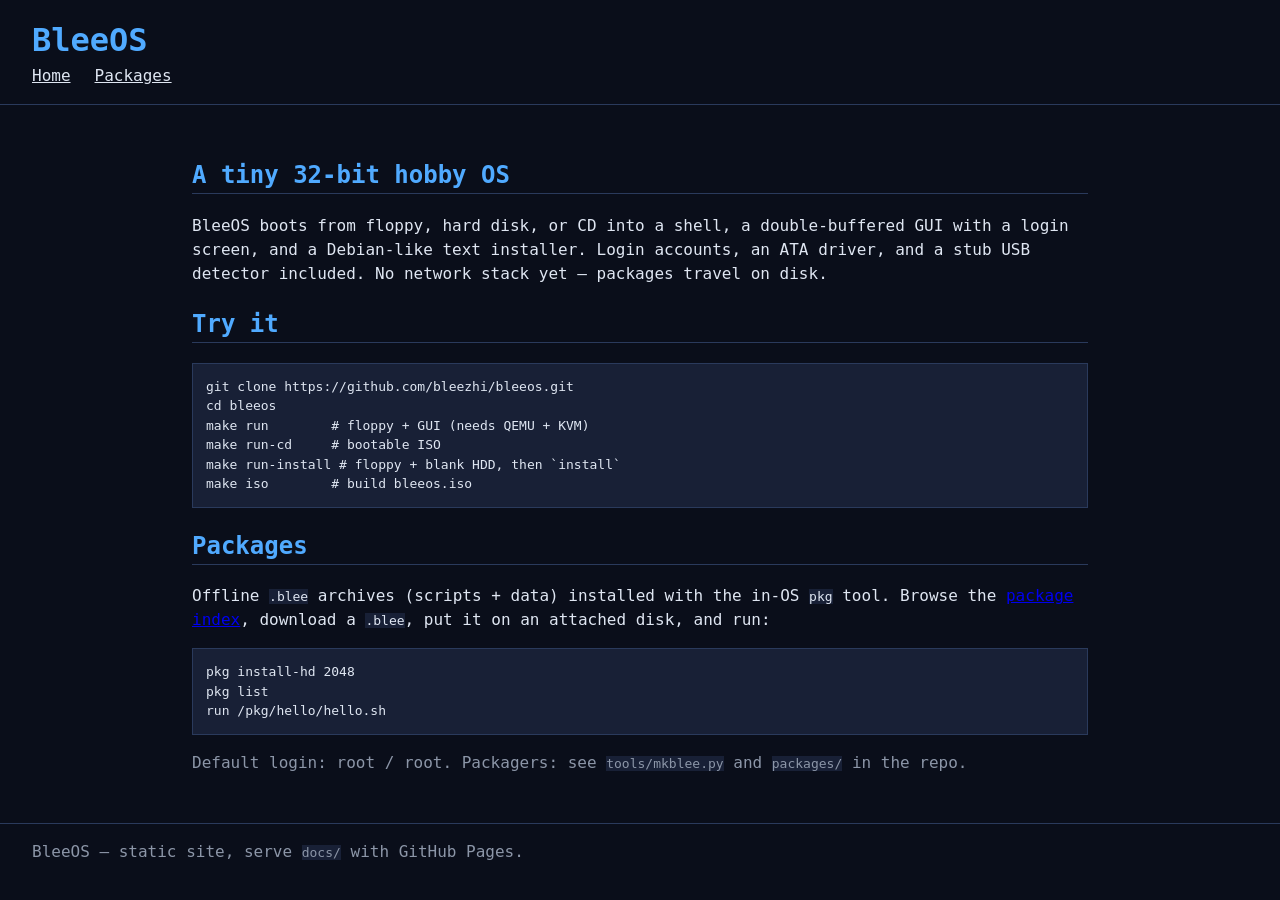
==== docs/index.html @ 18778d9f "Offline package manager (pkg/run) + packaging tool + website .blee format (magic, bounds-checked wal" ====
<!DOCTYPE html>
<html lang="en">
<head>
<meta charset="utf-8">
<meta name="viewport" content="width=device-width, initial-scale=1">
<title>BleeOS</title>
<link rel="stylesheet" href="style.css">
</head>
<body>
<header>
<h1>BleeOS</h1>
<nav><a href="index.html">Home</a><a href="packages.html">Packages</a></nav>
</header>
<main>
<h2>A tiny 32-bit hobby OS</h2>
<p>BleeOS boots from floppy, hard disk, or CD into a shell, a
double-buffered GUI with a login screen, and a Debian-like text
installer. Login accounts, an ATA driver, and a stub USB detector
included. No network stack yet &mdash; packages travel on disk.</p>
<h2>Try it</h2>
<pre>git clone https://github.com/bleezhi/bleeos.git
cd bleeos
make run        # floppy + GUI (needs QEMU + KVM)
make run-cd     # bootable ISO
make run-install # floppy + blank HDD, then `install`
make iso        # build bleeos.iso</pre>
<h2>Packages</h2>
<p>Offline <code>.blee</code> archives (scripts + data) installed with
the in-OS <code>pkg</code> tool. Browse the <a href="packages.html">package
index</a>, download a <code>.blee</code>, put it on an attached disk,
and run:</p>
<pre>pkg install-hd 2048
pkg list
run /pkg/hello/hello.sh</pre>
<p class="dim">Default login: root / root. Packagers: see
<code>tools/mkblee.py</code> and <code>packages/</code> in the repo.</p>
</main>
<footer>BleeOS &mdash; static site, serve <code>docs/</code> with GitHub Pages.</footer>
</body>
</html>
---- docs/style.css ----
/* BleeOS site: dark, cyan accents, monospace. */
:root { --bg: #0a0e1a; --fg: #dfe6f2; --dim: #8c96a8; --acc: #50aaff;
        --box: #182036; --line: #2a3a5c; }
* { box-sizing: border-box; }
body { background: var(--bg); color: var(--fg);
       font-family: monospace, monospace; margin: 0; line-height: 1.5; }
header { border-bottom: 1px solid var(--line); padding: 1em 2em; }
header h1 { margin: 0; color: var(--acc); }
nav a { color: var(--fg); margin-right: 1.5em; }
nav a:hover { color: var(--acc); }
main { max-width: 60em; margin: 0 auto; padding: 2em; }
h2 { color: var(--acc); border-bottom: 1px solid var(--line); }
code, pre { background: var(--box); }
pre { padding: 1em; overflow-x: auto; border: 1px solid var(--line); }
table { border-collapse: collapse; width: 100%; }
th, td { border: 1px solid var(--line); padding: 0.5em 1em; text-align: left; }
th { background: var(--box); color: var(--acc); }
.dim { color: var(--dim); }
footer { border-top: 1px solid var(--line); padding: 1em 2em; color: var(--dim); }
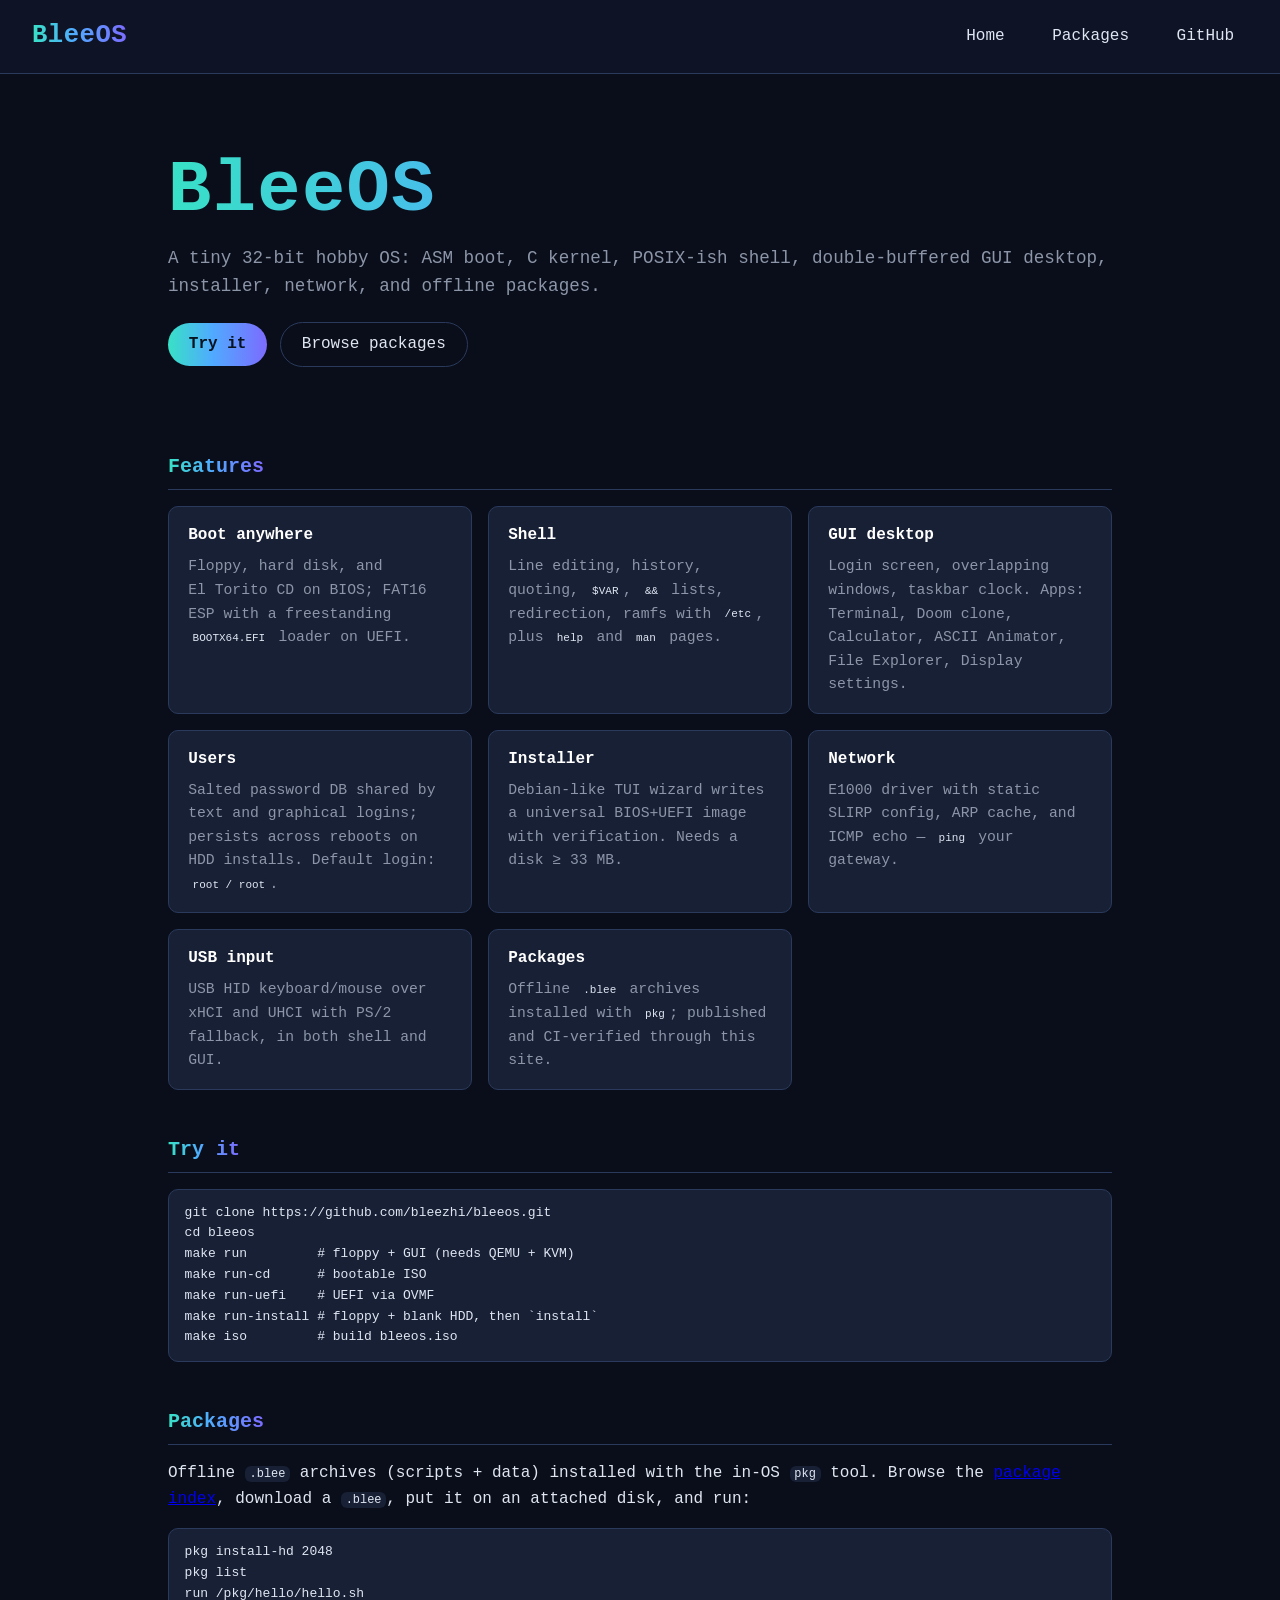
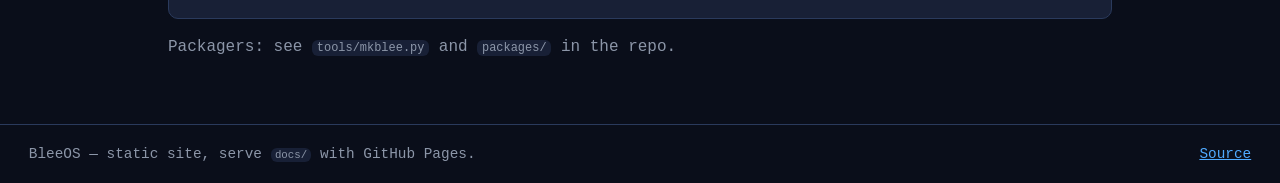
==== commit 4d5a3095: "Website refresh: gradient logo, hero, feature grid - gradient BleeOS wordmark (background-clip text " ====
--- a/docs/index.html
+++ b/docs/index.html
@@ -3,28 +3,46 @@
 <head>
 <meta charset="utf-8">
 <meta name="viewport" content="width=device-width, initial-scale=1">
-<title>BleeOS</title>
+<meta name="description" content="BleeOS: a tiny 32-bit hobby operating system with a shell, GUI desktop, installer, and offline packages.">
+<title>BleeOS &mdash; a tiny 32-bit hobby OS</title>
 <link rel="stylesheet" href="style.css">
+<link rel="icon" href="data:image/svg+xml,%3Csvg xmlns='http://www.w3.org/2000/svg' viewBox='0 0 64 64'%3E%3Cdefs%3E%3ClinearGradient id='g' x1='0' y1='0' x2='1' y2='0'%3E%3Cstop offset='0' stop-color='%2338e1c6'/%3E%3Cstop offset='.5' stop-color='%2350aaff'/%3E%3Cstop offset='1' stop-color='%237c6bff'/%3E%3C/linearGradient%3E%3C/defs%3E%3Crect width='64' height='64' rx='14' fill='%230a0e1a'/%3E%3Ctext x='32' y='44' font-family='monospace' font-size='36' font-weight='bold' text-anchor='middle' fill='url(%23g)'%3EB%3C/text%3E%3C/svg%3E">
 </head>
 <body>
-<header>
-<h1>BleeOS</h1>
-<nav><a href="index.html">Home</a><a href="packages.html">Packages</a></nav>
+<header class="site">
+<a class="brand" href="index.html" aria-label="BleeOS home"><h1 class="logo">BleeOS</h1></a>
+<nav><a href="index.html">Home</a><a href="packages.html">Packages</a><a href="https://github.com/bleezhi/bleeos">GitHub</a></nav>
 </header>
 <main>
-<h2>A tiny 32-bit hobby OS</h2>
-<p>BleeOS boots from floppy, hard disk, or CD into a shell, a
-double-buffered GUI with a login screen, and a Debian-like text
-installer. Login accounts, an ATA driver, and a stub USB detector
-included. No network stack yet &mdash; packages travel on disk.</p>
-<h2>Try it</h2>
+<section class="hero">
+<h1 class="logo">BleeOS</h1>
+<p class="tagline">A tiny 32-bit hobby OS: ASM boot, C kernel, POSIX-ish shell,
+double-buffered GUI desktop, installer, network, and offline packages.</p>
+<p class="cta"><a class="btn" href="#try">Try it</a><a class="btn ghost" href="packages.html">Browse packages</a></p>
+</section>
+
+<h2><span class="grad">Features</span></h2>
+<div class="grid">
+<div class="card"><h3>Boot anywhere</h3><p>Floppy, hard disk, and El&nbsp;Torito CD on BIOS; FAT16 ESP with a freestanding <code>BOOTX64.EFI</code> loader on UEFI.</p></div>
+<div class="card"><h3>Shell</h3><p>Line editing, history, quoting, <code>$VAR</code>, <code>&amp;&amp;</code> lists, redirection, ramfs with <code>/etc</code>, plus <code>help</code> and <code>man</code> pages.</p></div>
+<div class="card"><h3>GUI desktop</h3><p>Login screen, overlapping windows, taskbar clock. Apps: Terminal, Doom clone, Calculator, ASCII Animator, File Explorer, Display settings.</p></div>
+<div class="card"><h3>Users</h3><p>Salted password DB shared by text and graphical logins; persists across reboots on HDD installs. Default login: <code>root / root</code>.</p></div>
+<div class="card"><h3>Installer</h3><p>Debian-like TUI wizard writes a universal BIOS+UEFI image with verification. Needs a disk &ge; 33&nbsp;MB.</p></div>
+<div class="card"><h3>Network</h3><p>E1000 driver with static SLIRP config, ARP cache, and ICMP echo &mdash; <code>ping</code> your gateway.</p></div>
+<div class="card"><h3>USB input</h3><p>USB HID keyboard/mouse over xHCI and UHCI with PS/2 fallback, in both shell and GUI.</p></div>
+<div class="card"><h3>Packages</h3><p>Offline <code>.blee</code> archives installed with <code>pkg</code>; published and CI-verified through this site.</p></div>
+</div>
+
+<h2 id="try"><span class="grad">Try it</span></h2>
 <pre>git clone https://github.com/bleezhi/bleeos.git
 cd bleeos
-make run        # floppy + GUI (needs QEMU + KVM)
-make run-cd     # bootable ISO
+make run         # floppy + GUI (needs QEMU + KVM)
+make run-cd      # bootable ISO
+make run-uefi    # UEFI via OVMF
 make run-install # floppy + blank HDD, then `install`
-make iso        # build bleeos.iso</pre>
-<h2>Packages</h2>
+make iso         # build bleeos.iso</pre>
+
+<h2><span class="grad">Packages</span></h2>
 <p>Offline <code>.blee</code> archives (scripts + data) installed with
 the in-OS <code>pkg</code> tool. Browse the <a href="packages.html">package
 index</a>, download a <code>.blee</code>, put it on an attached disk,
@@ -32,9 +50,9 @@
 <pre>pkg install-hd 2048
 pkg list
 run /pkg/hello/hello.sh</pre>
-<p class="dim">Default login: root / root. Packagers: see
-<code>tools/mkblee.py</code> and <code>packages/</code> in the repo.</p>
+<p class="dim">Packagers: see <code>tools/mkblee.py</code> and
+<code>packages/</code> in the repo.</p>
 </main>
-<footer>BleeOS &mdash; static site, serve <code>docs/</code> with GitHub Pages.</footer>
+<footer><span>BleeOS &mdash; static site, serve <code>docs/</code> with GitHub Pages.</span><span><a href="https://github.com/bleezhi/bleeos">Source</a></span></footer>
 </body>
 </html>
--- a/docs/style.css
+++ b/docs/style.css
@@ -1,19 +1,160 @@
-/* BleeOS site: dark, cyan accents, monospace. */
-:root { --bg: #0a0e1a; --fg: #dfe6f2; --dim: #8c96a8; --acc: #50aaff;
-        --box: #182036; --line: #2a3a5c; }
+/* BleeOS site: dark theme, cyan/violet gradient brand, monospace. */
+:root {
+  --bg: #0a0e1a;
+  --bg2: #0e1426;
+  --fg: #dfe6f2;
+  --dim: #8c96a8;
+  --acc: #50aaff;
+  --acc2: #7c6bff;
+  --acc3: #38e1c6;
+  --box: #182036;
+  --line: #2a3a5c;
+  --grad: linear-gradient(90deg, var(--acc3), var(--acc) 45%, var(--acc2));
+  --radius: 10px;
+  --maxw: 62em;
+}
 * { box-sizing: border-box; }
-body { background: var(--bg); color: var(--fg);
-       font-family: monospace, monospace; margin: 0; line-height: 1.5; }
-header { border-bottom: 1px solid var(--line); padding: 1em 2em; }
-header h1 { margin: 0; color: var(--acc); }
-nav a { color: var(--fg); margin-right: 1.5em; }
-nav a:hover { color: var(--acc); }
-main { max-width: 60em; margin: 0 auto; padding: 2em; }
-h2 { color: var(--acc); border-bottom: 1px solid var(--line); }
-code, pre { background: var(--box); }
-pre { padding: 1em; overflow-x: auto; border: 1px solid var(--line); }
-table { border-collapse: collapse; width: 100%; }
-th, td { border: 1px solid var(--line); padding: 0.5em 1em; text-align: left; }
+html { scroll-behavior: smooth; }
+body {
+  background: var(--bg);
+  color: var(--fg);
+  font-family: ui-monospace, SFMono-Regular, Menlo, Consolas, monospace;
+  margin: 0;
+  line-height: 1.6;
+}
+
+/* Brand: gradient logo text with solid-color fallback. */
+.logo {
+  margin: 0;
+  font-size: 1.6em;
+  letter-spacing: 0.02em;
+  color: var(--acc);
+  background: var(--grad);
+  -webkit-background-clip: text;
+  background-clip: text;
+  -webkit-text-fill-color: transparent;
+}
+@supports not ((background-clip: text) or (-webkit-background-clip: text)) {
+  .logo { background: none; color: var(--acc); }
+}
+
+header.site {
+  border-bottom: 1px solid var(--line);
+  background: var(--bg2);
+  padding: 1em 2em;
+  display: flex;
+  align-items: center;
+  justify-content: space-between;
+  gap: 1em;
+  flex-wrap: wrap;
+}
+header.site a.brand { text-decoration: none; }
+nav a {
+  color: var(--fg);
+  margin-left: 1.25em;
+  text-decoration: none;
+  padding: 0.3em 0.8em;
+  border: 1px solid transparent;
+  border-radius: 999px;
+}
+nav a:hover, nav a:focus-visible {
+  color: #fff;
+  border-color: var(--line);
+  background: var(--box);
+  outline: none;
+}
+
+main { max-width: var(--maxw); margin: 0 auto; padding: 2em 1.5em 3em; }
+
+.hero { padding: 3em 0 1.5em; }
+.hero .logo { font-size: clamp(2.6em, 8vw, 4.5em); line-height: 1.05; }
+.tagline { color: var(--dim); font-size: 1.1em; margin: 0.8em 0 0; }
+.hero p.cta { margin-top: 1.4em; }
+.btn {
+  display: inline-block;
+  text-decoration: none;
+  color: #06121f;
+  font-weight: bold;
+  background: var(--grad);
+  padding: 0.55em 1.3em;
+  border-radius: 999px;
+  margin-right: 0.8em;
+}
+.btn.ghost {
+  color: var(--fg);
+  background: transparent;
+  border: 1px solid var(--line);
+  font-weight: normal;
+}
+.btn:hover, .btn:focus-visible { filter: brightness(1.15); outline: none; }
+
+h2 {
+  font-size: 1.25em;
+  margin: 2.2em 0 0.8em;
+  padding-bottom: 0.3em;
+  border-bottom: 1px solid var(--line);
+}
+h2 .grad {
+  background: var(--grad);
+  -webkit-background-clip: text;
+  background-clip: text;
+  -webkit-text-fill-color: transparent;
+}
+
+.grid {
+  display: grid;
+  grid-template-columns: repeat(auto-fit, minmax(16em, 1fr));
+  gap: 1em;
+  margin-top: 1em;
+}
+.card {
+  background: var(--box);
+  border: 1px solid var(--line);
+  border-radius: var(--radius);
+  padding: 1em 1.2em;
+}
+.card h3 { margin: 0 0 0.4em; font-size: 1em; color: #fff; }
+.card p { margin: 0; color: var(--dim); font-size: 0.92em; }
+.card code { color: var(--fg); }
+
+code, pre { background: var(--box); border-radius: 6px; }
+code { padding: 0.1em 0.4em; font-size: 0.92em; }
+pre {
+  padding: 1em 1.2em;
+  overflow-x: auto;
+  border: 1px solid var(--line);
+  border-radius: var(--radius);
+}
+
+table { border-collapse: collapse; width: 100%; margin-top: 1em; }
+.table-scroll { overflow-x: auto; }th, td {
+  border: 1px solid var(--line);
+  padding: 0.5em 1em;
+  text-align: left;
+  font-size: 0.92em;
+}
 th { background: var(--box); color: var(--acc); }
+tbody tr:nth-child(even) { background: rgba(255, 255, 255, 0.02); }
+
 .dim { color: var(--dim); }
-footer { border-top: 1px solid var(--line); padding: 1em 2em; color: var(--dim); }
+footer {
+  border-top: 1px solid var(--line);
+  padding: 1.2em 2em;
+  color: var(--dim);
+  font-size: 0.9em;
+  display: flex;
+  justify-content: space-between;
+  gap: 1em;
+  flex-wrap: wrap;
+}
+footer a { color: var(--acc); }
+
+@media (max-width: 40em) {
+  header.site { padding: 1em; }
+  nav a { margin-left: 0; margin-right: 0.6em; }
+  main { padding: 1.2em 1em 2em; }
+  .hero { padding-top: 1.5em; }
+}
+@media (prefers-reduced-motion: reduce) {
+  html { scroll-behavior: auto; }
+}
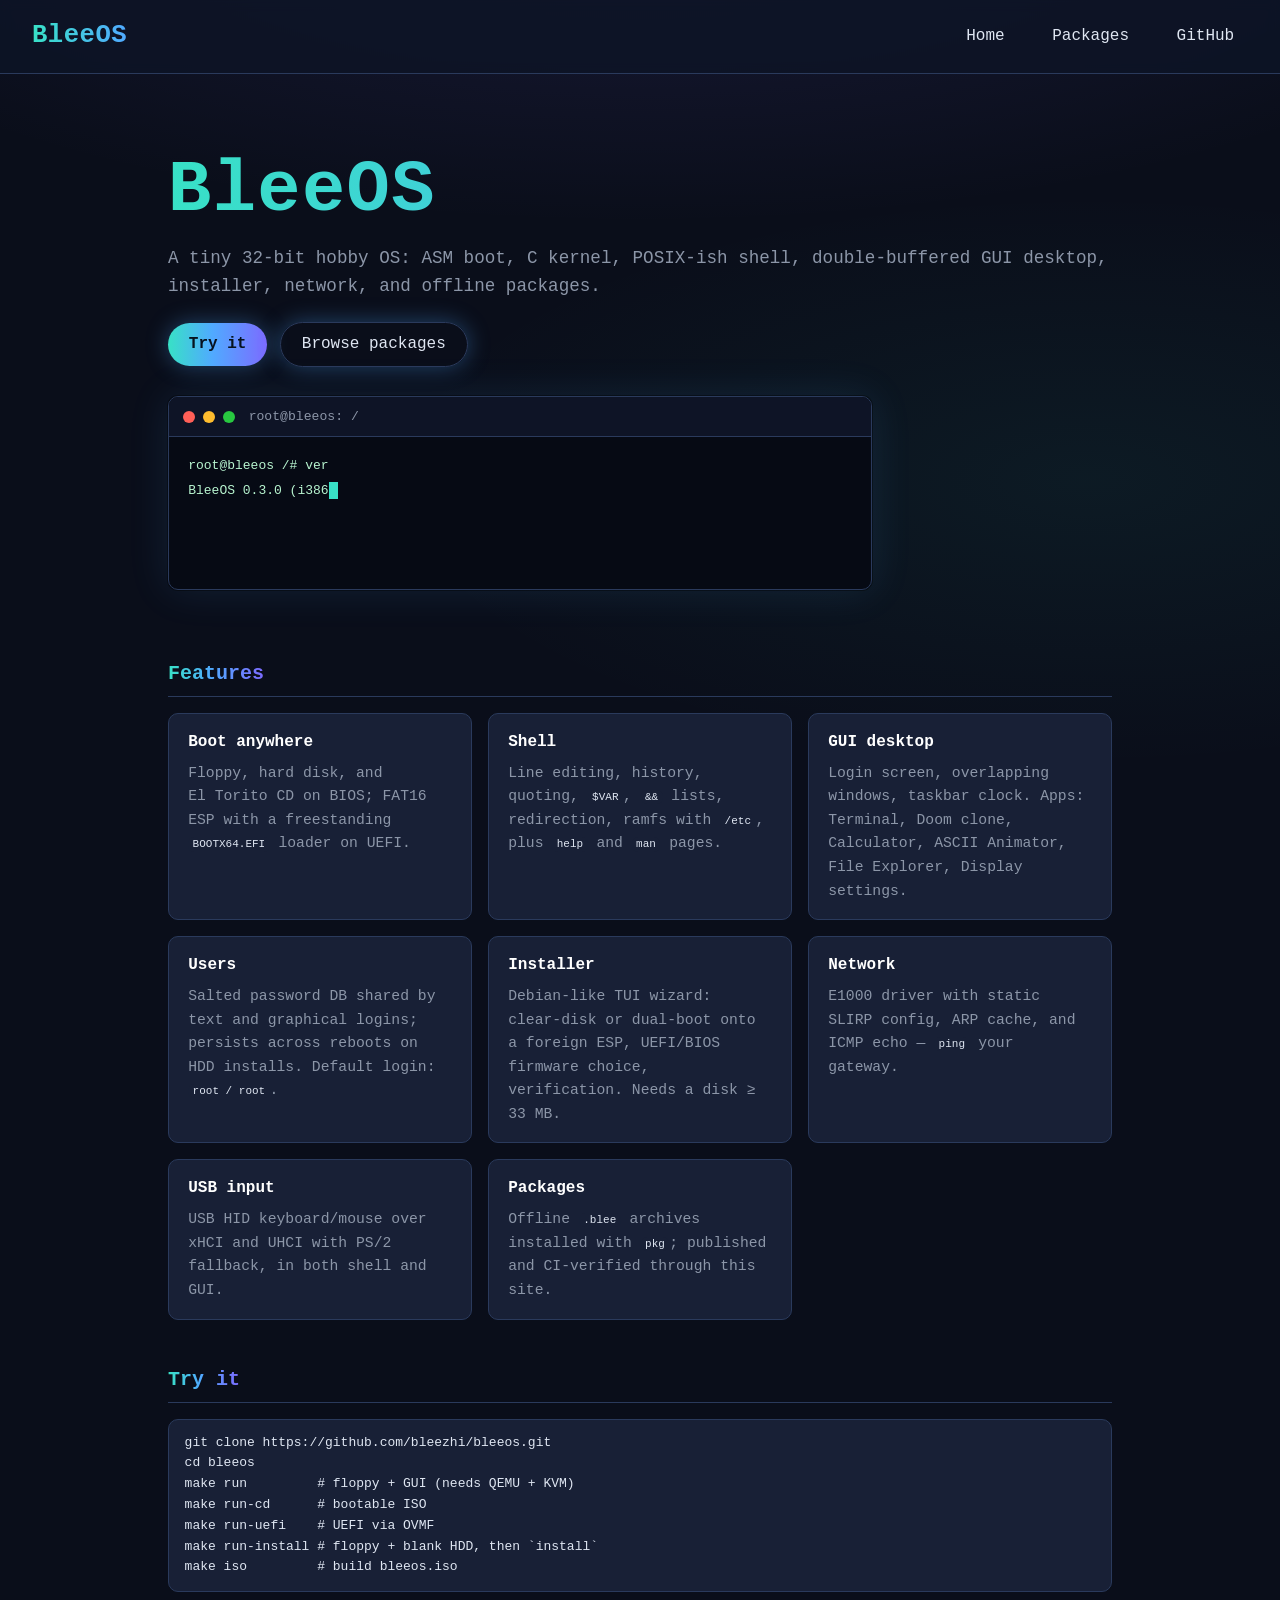
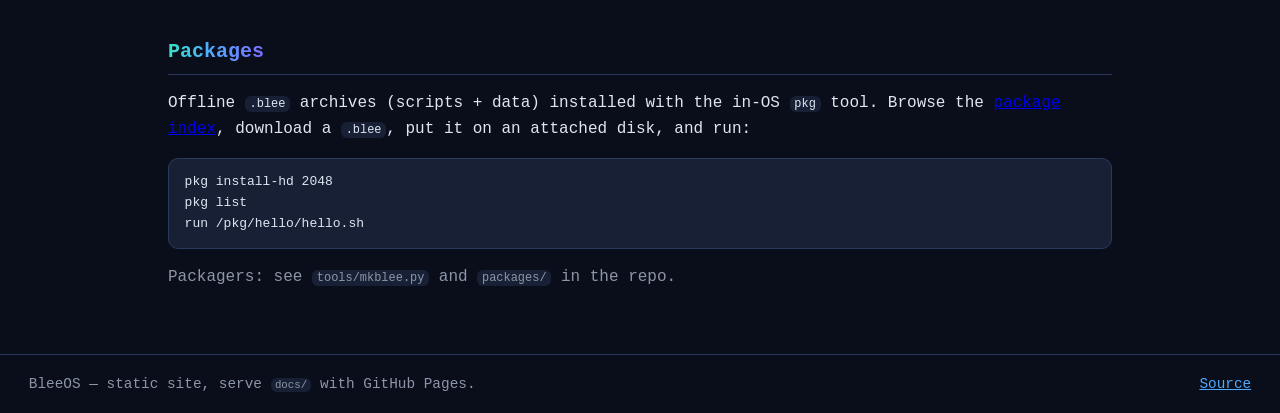
==== commit 5255e077: "Website: animated terminal hero, glow theme, dual-boot copy" ====
--- a/docs/index.html
+++ b/docs/index.html
@@ -19,6 +19,46 @@
 <p class="tagline">A tiny 32-bit hobby OS: ASM boot, C kernel, POSIX-ish shell,
 double-buffered GUI desktop, installer, network, and offline packages.</p>
 <p class="cta"><a class="btn" href="#try">Try it</a><a class="btn ghost" href="packages.html">Browse packages</a></p>
+<div class="term" role="img" aria-label="BleeOS shell session: ver prints the version, gui starts the desktop">
+<div class="term-bar"><span class="dot r"></span><span class="dot y"></span><span class="dot g"></span><span class="term-title">root@bleeos: /</span></div>
+<div class="term-body"><pre id="tty"><noscript>root@bleeos /# ver
+BleeOS 0.3.0 (i386 protected mode)
+root@bleeos /# gui
+Starting GUI...</noscript></pre><span class="caret" aria-hidden="true"></span></div>
+</div>
+<script>
+(function () {
+  var el = document.getElementById('tty');
+  var reduce = window.matchMedia &&
+      window.matchMedia('(prefers-reduced-motion: reduce)').matches;
+  var script = [
+    ['in', 'root@bleeos /# ver'],
+    ['out', 'BleeOS 0.3.0 (i386 protected mode)'],
+    ['in', 'root@bleeos /# gui'],
+    ['out', 'Starting GUI...']
+  ];
+  var full = script.map(function (l) { return l[1]; }).join('\n');
+  if (reduce || !el) { if (el) el.textContent = full; return; }
+  var li = 0, ci = 0, out = '';
+  function tick() {
+    if (li >= script.length) {
+      setTimeout(function () { li = 0; ci = 0; out = ''; tick(); }, 4000);
+      return;
+    }
+    var line = script[li][1];
+    if (ci <= line.length) {
+      el.textContent = out + line.slice(0, ci);
+      ci++;
+      setTimeout(tick, script[li][0] === 'in' ? 45 : 12);
+    } else {
+      out += line + '\n';
+      li++; ci = 0;
+      setTimeout(tick, 450);
+    }
+  }
+  tick();
+})();
+</script>
 </section>
 
 <h2><span class="grad">Features</span></h2>
@@ -27,7 +67,7 @@
 <div class="card"><h3>Shell</h3><p>Line editing, history, quoting, <code>$VAR</code>, <code>&amp;&amp;</code> lists, redirection, ramfs with <code>/etc</code>, plus <code>help</code> and <code>man</code> pages.</p></div>
 <div class="card"><h3>GUI desktop</h3><p>Login screen, overlapping windows, taskbar clock. Apps: Terminal, Doom clone, Calculator, ASCII Animator, File Explorer, Display settings.</p></div>
 <div class="card"><h3>Users</h3><p>Salted password DB shared by text and graphical logins; persists across reboots on HDD installs. Default login: <code>root / root</code>.</p></div>
-<div class="card"><h3>Installer</h3><p>Debian-like TUI wizard writes a universal BIOS+UEFI image with verification. Needs a disk &ge; 33&nbsp;MB.</p></div>
+<div class="card"><h3>Installer</h3><p>Debian-like TUI wizard: clear-disk or dual-boot onto a foreign ESP, UEFI/BIOS firmware choice, verification. Needs a disk &ge; 33&nbsp;MB.</p></div>
 <div class="card"><h3>Network</h3><p>E1000 driver with static SLIRP config, ARP cache, and ICMP echo &mdash; <code>ping</code> your gateway.</p></div>
 <div class="card"><h3>USB input</h3><p>USB HID keyboard/mouse over xHCI and UHCI with PS/2 fallback, in both shell and GUI.</p></div>
 <div class="card"><h3>Packages</h3><p>Offline <code>.blee</code> archives installed with <code>pkg</code>; published and CI-verified through this site.</p></div>
--- a/docs/style.css
+++ b/docs/style.css
@@ -155,6 +155,95 @@
   main { padding: 1.2em 1em 2em; }
   .hero { padding-top: 1.5em; }
 }
+/* ---- terminal hero ---- */
+.term {
+  margin-top: 1.8em;
+  border: 1px solid var(--line);
+  border-radius: var(--radius);
+  background: #060a14;
+  box-shadow: 0 0 0 1px rgba(0, 0, 0, 0.4), 0 0 42px rgba(80, 170, 255, 0.12);
+  overflow: hidden;
+  max-width: 44em;
+}
+.term-bar {
+  display: flex;
+  align-items: center;
+  gap: 0.5em;
+  padding: 0.55em 0.9em;
+  background: var(--bg2);
+  border-bottom: 1px solid var(--line);
+}
+.dot { width: 0.75em; height: 0.75em; border-radius: 50%; }
+.dot.r { background: #ff5f57; }
+.dot.y { background: #febc2e; }
+.dot.g { background: #28c840; }
+.term-title { margin-left: 0.4em; color: var(--dim); font-size: 0.82em; }
+.term-body { padding: 1em 1.2em 1.2em; min-height: 9.5em; }
+.term-body pre {
+  display: inline;
+  margin: 0;
+  padding: 0;
+  border: 0;
+  background: none;
+  color: #b8f5d0;
+  white-space: pre-wrap;
+}
+.caret {
+  display: inline-block;
+  width: 0.6em;
+  height: 1.1em;
+  background: var(--acc3);
+  vertical-align: text-bottom;
+  animation: blink 1.1s steps(1) infinite;
+}
+@keyframes blink { 50% { opacity: 0; } }
+
+/* ---- cooler theme pass ---- */
+body {
+  background-image:
+    radial-gradient(ellipse 60em 22em at 50% -8em,
+      rgba(124, 107, 255, 0.14), transparent),
+    radial-gradient(ellipse 44em 18em at 85% 30em,
+      rgba(56, 225, 198, 0.06), transparent);
+}
+.logo {
+  background-size: 220% 100%;
+  animation: sheen 9s ease-in-out infinite alternate;
+}
+@keyframes sheen {
+  from { background-position: 0% 0; }
+  to { background-position: 100% 0; }
+}
+header.site {
+  background: rgba(14, 20, 38, 0.85);
+  backdrop-filter: blur(6px);
+  position: sticky;
+  top: 0;
+  z-index: 10;
+}
+.card { transition: transform 0.15s ease, border-color 0.15s ease,
+  box-shadow 0.15s ease; }
+.card:hover {
+  transform: translateY(-3px);
+  border-color: var(--acc);
+  box-shadow: 0 6px 28px rgba(80, 170, 255, 0.16);
+}
+.btn { box-shadow: 0 0 22px rgba(80, 170, 255, 0.35); }
+::selection { background: var(--acc2); color: #fff; }
+::-webkit-scrollbar { width: 12px; }
+::-webkit-scrollbar-track { background: var(--bg); }
+::-webkit-scrollbar-thumb {
+  background: var(--line);
+  border-radius: 6px;
+  border: 2px solid var(--bg);
+}
+::-webkit-scrollbar-thumb:hover { background: var(--acc); }
+:focus-visible { outline: 2px solid var(--acc3); outline-offset: 2px; }
+
 @media (prefers-reduced-motion: reduce) {
   html { scroll-behavior: auto; }
-}
+  .logo { animation: none; }
+  .caret { animation: none; }
+  .card { transition: none; }
+  .card:hover { transform: none; }
+}
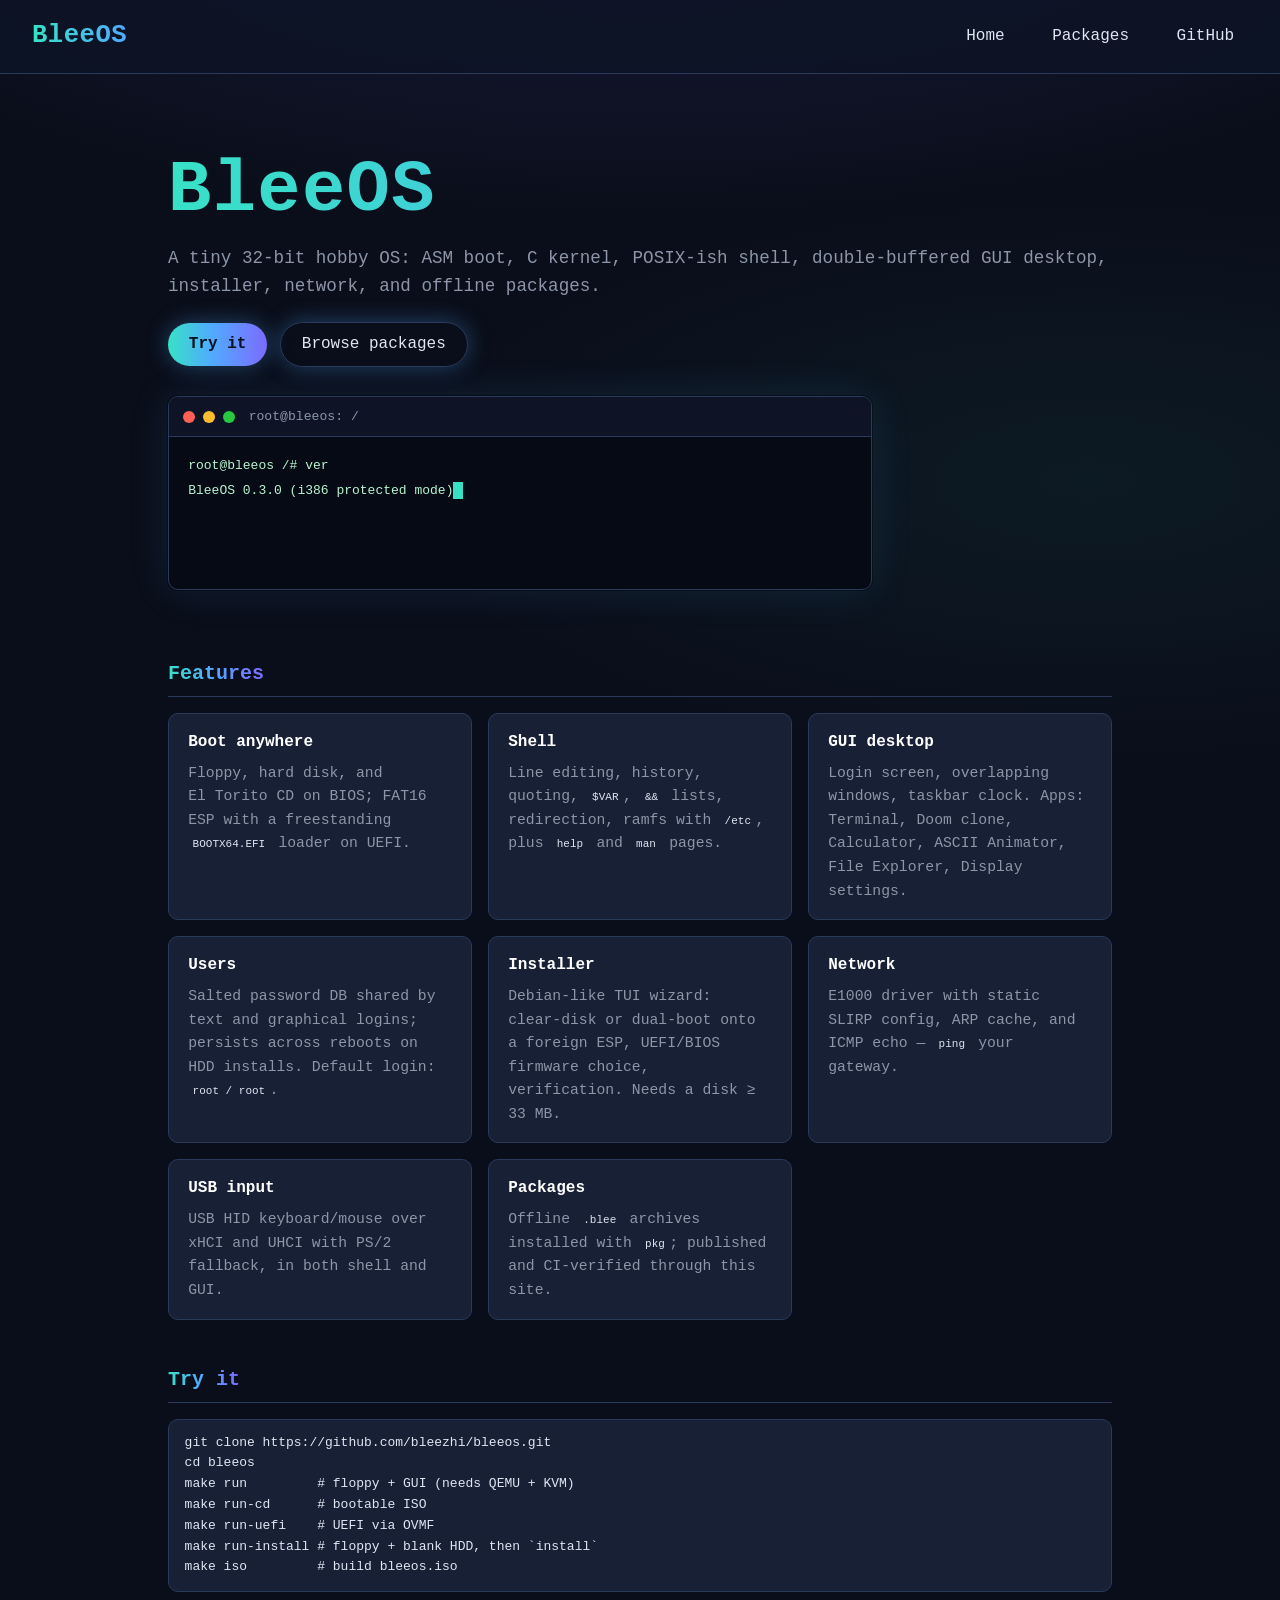
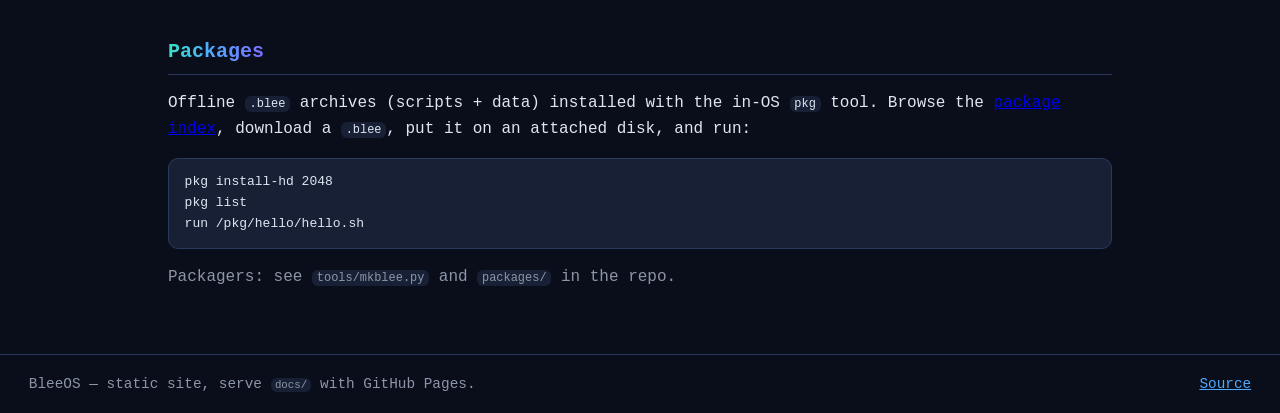
==== commit f98d7a34: "Website: clean URLs (no .html), packages folder with downloads, root-relative paths" ====
--- a/docs/index.html
+++ b/docs/index.html
@@ -11,14 +11,14 @@
 <body>
 <header class="site">
 <a class="brand" href="index.html" aria-label="BleeOS home"><h1 class="logo">BleeOS</h1></a>
-<nav><a href="index.html">Home</a><a href="packages.html">Packages</a><a href="https://github.com/bleezhi/bleeos">GitHub</a></nav>
+<nav><a href="/">Home</a><a href="/packages/">Packages</a><a href="https://github.com/bleezhi/bleeos">GitHub</a></nav>
 </header>
 <main>
 <section class="hero">
 <h1 class="logo">BleeOS</h1>
 <p class="tagline">A tiny 32-bit hobby OS: ASM boot, C kernel, POSIX-ish shell,
 double-buffered GUI desktop, installer, network, and offline packages.</p>
-<p class="cta"><a class="btn" href="#try">Try it</a><a class="btn ghost" href="packages.html">Browse packages</a></p>
+<p class="cta"><a class="btn" href="#try">Try it</a><a class="btn ghost" href="/packages/">Browse packages</a></p>
 <div class="term" role="img" aria-label="BleeOS shell session: ver prints the version, gui starts the desktop">
 <div class="term-bar"><span class="dot r"></span><span class="dot y"></span><span class="dot g"></span><span class="term-title">root@bleeos: /</span></div>
 <div class="term-body"><pre id="tty"><noscript>root@bleeos /# ver
@@ -84,7 +84,7 @@
 
 <h2><span class="grad">Packages</span></h2>
 <p>Offline <code>.blee</code> archives (scripts + data) installed with
-the in-OS <code>pkg</code> tool. Browse the <a href="packages.html">package
+the in-OS <code>pkg</code> tool. Browse the <a href="/packages/">package
 index</a>, download a <code>.blee</code>, put it on an attached disk,
 and run:</p>
 <pre>pkg install-hd 2048
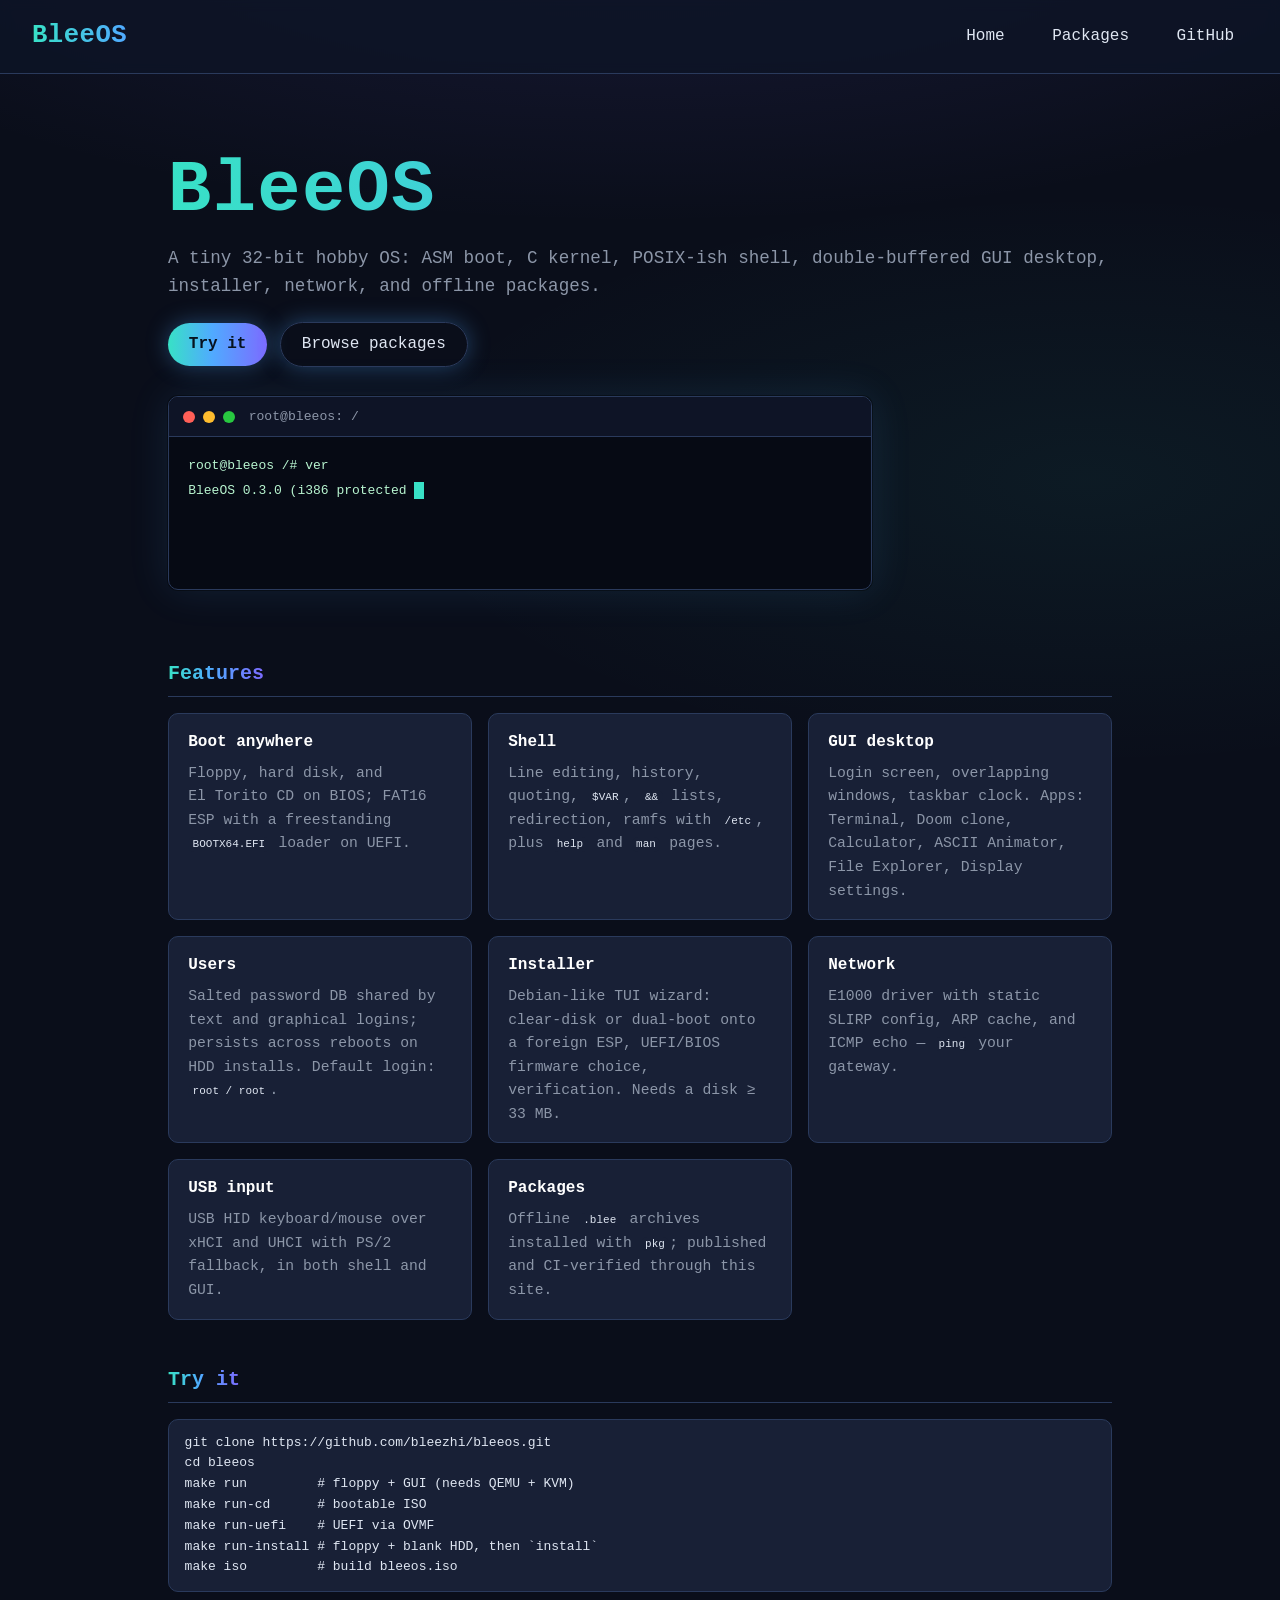
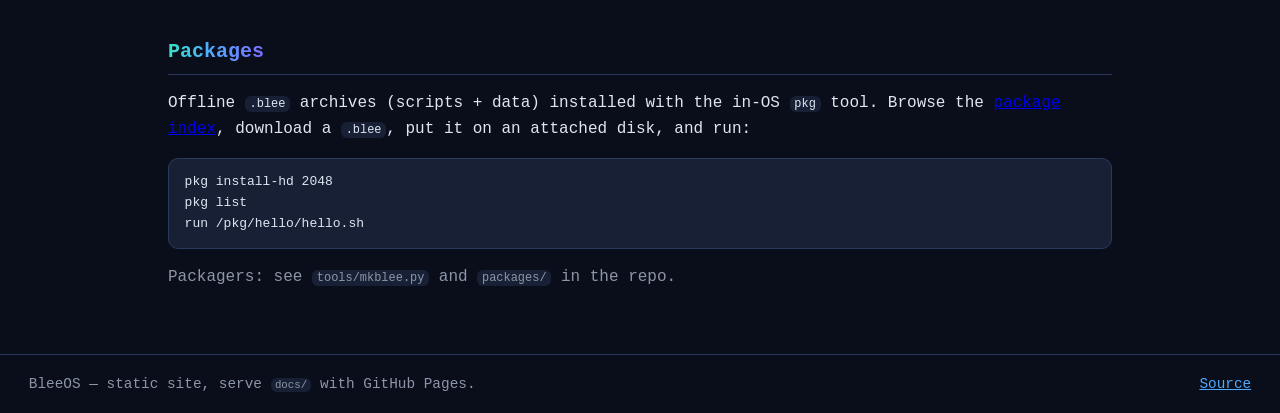
==== commit 379d17c3: "Update package link in index.html" ====
--- a/docs/index.html
+++ b/docs/index.html
@@ -11,14 +11,14 @@
 <body>
 <header class="site">
 <a class="brand" href="index.html" aria-label="BleeOS home"><h1 class="logo">BleeOS</h1></a>
-<nav><a href="/">Home</a><a href="/packages/">Packages</a><a href="https://github.com/bleezhi/bleeos">GitHub</a></nav>
+<nav><a href="/">Home</a><a href="/bleeos/packages/">Packages</a><a href="https://github.com/bleezhi/bleeos">GitHub</a></nav>
 </header>
 <main>
 <section class="hero">
 <h1 class="logo">BleeOS</h1>
 <p class="tagline">A tiny 32-bit hobby OS: ASM boot, C kernel, POSIX-ish shell,
 double-buffered GUI desktop, installer, network, and offline packages.</p>
-<p class="cta"><a class="btn" href="#try">Try it</a><a class="btn ghost" href="/packages/">Browse packages</a></p>
+<p class="cta"><a class="btn" href="#try">Try it</a><a class="btn ghost" href="/bleeos/packages/">Browse packages</a></p>
 <div class="term" role="img" aria-label="BleeOS shell session: ver prints the version, gui starts the desktop">
 <div class="term-bar"><span class="dot r"></span><span class="dot y"></span><span class="dot g"></span><span class="term-title">root@bleeos: /</span></div>
 <div class="term-body"><pre id="tty"><noscript>root@bleeos /# ver
@@ -84,7 +84,7 @@
 
 <h2><span class="grad">Packages</span></h2>
 <p>Offline <code>.blee</code> archives (scripts + data) installed with
-the in-OS <code>pkg</code> tool. Browse the <a href="/packages/">package
+the in-OS <code>pkg</code> tool. Browse the <a href="/bleeos/packages/">package
 index</a>, download a <code>.blee</code>, put it on an attached disk,
 and run:</p>
 <pre>pkg install-hd 2048
